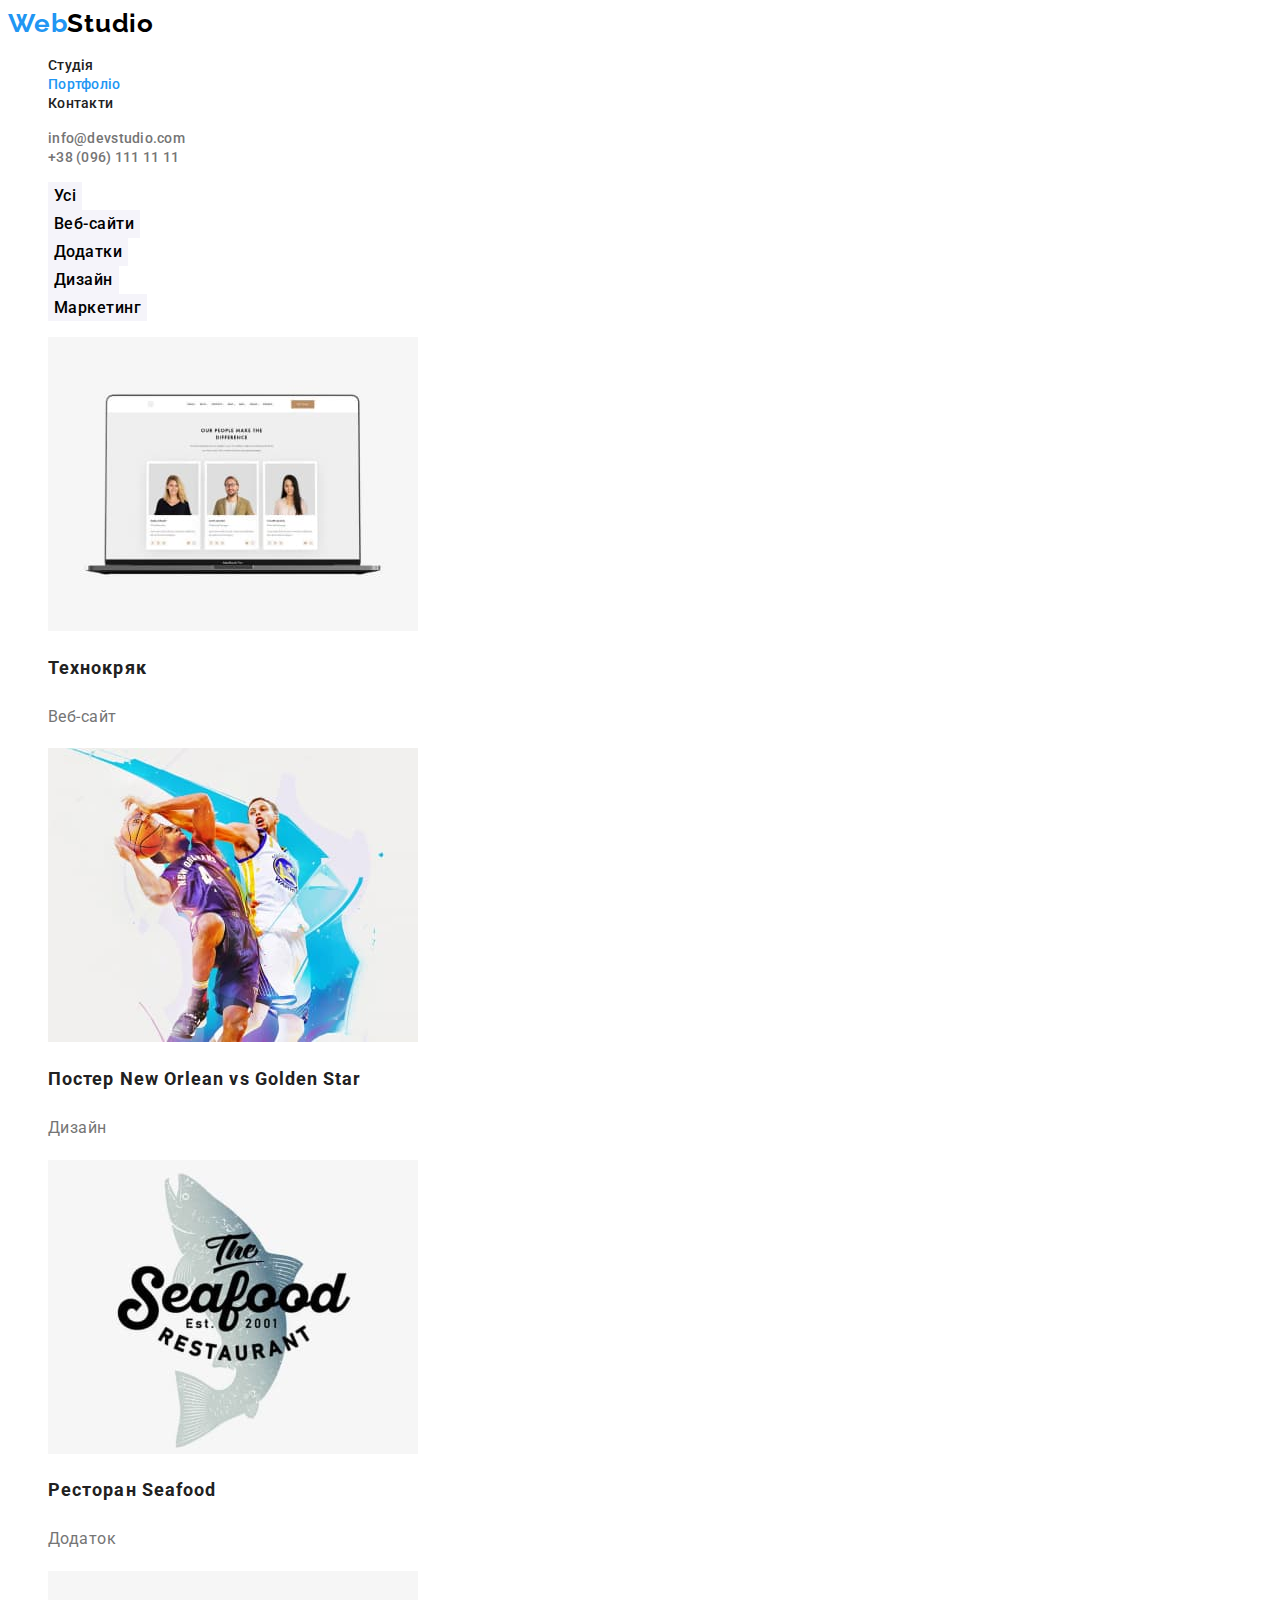
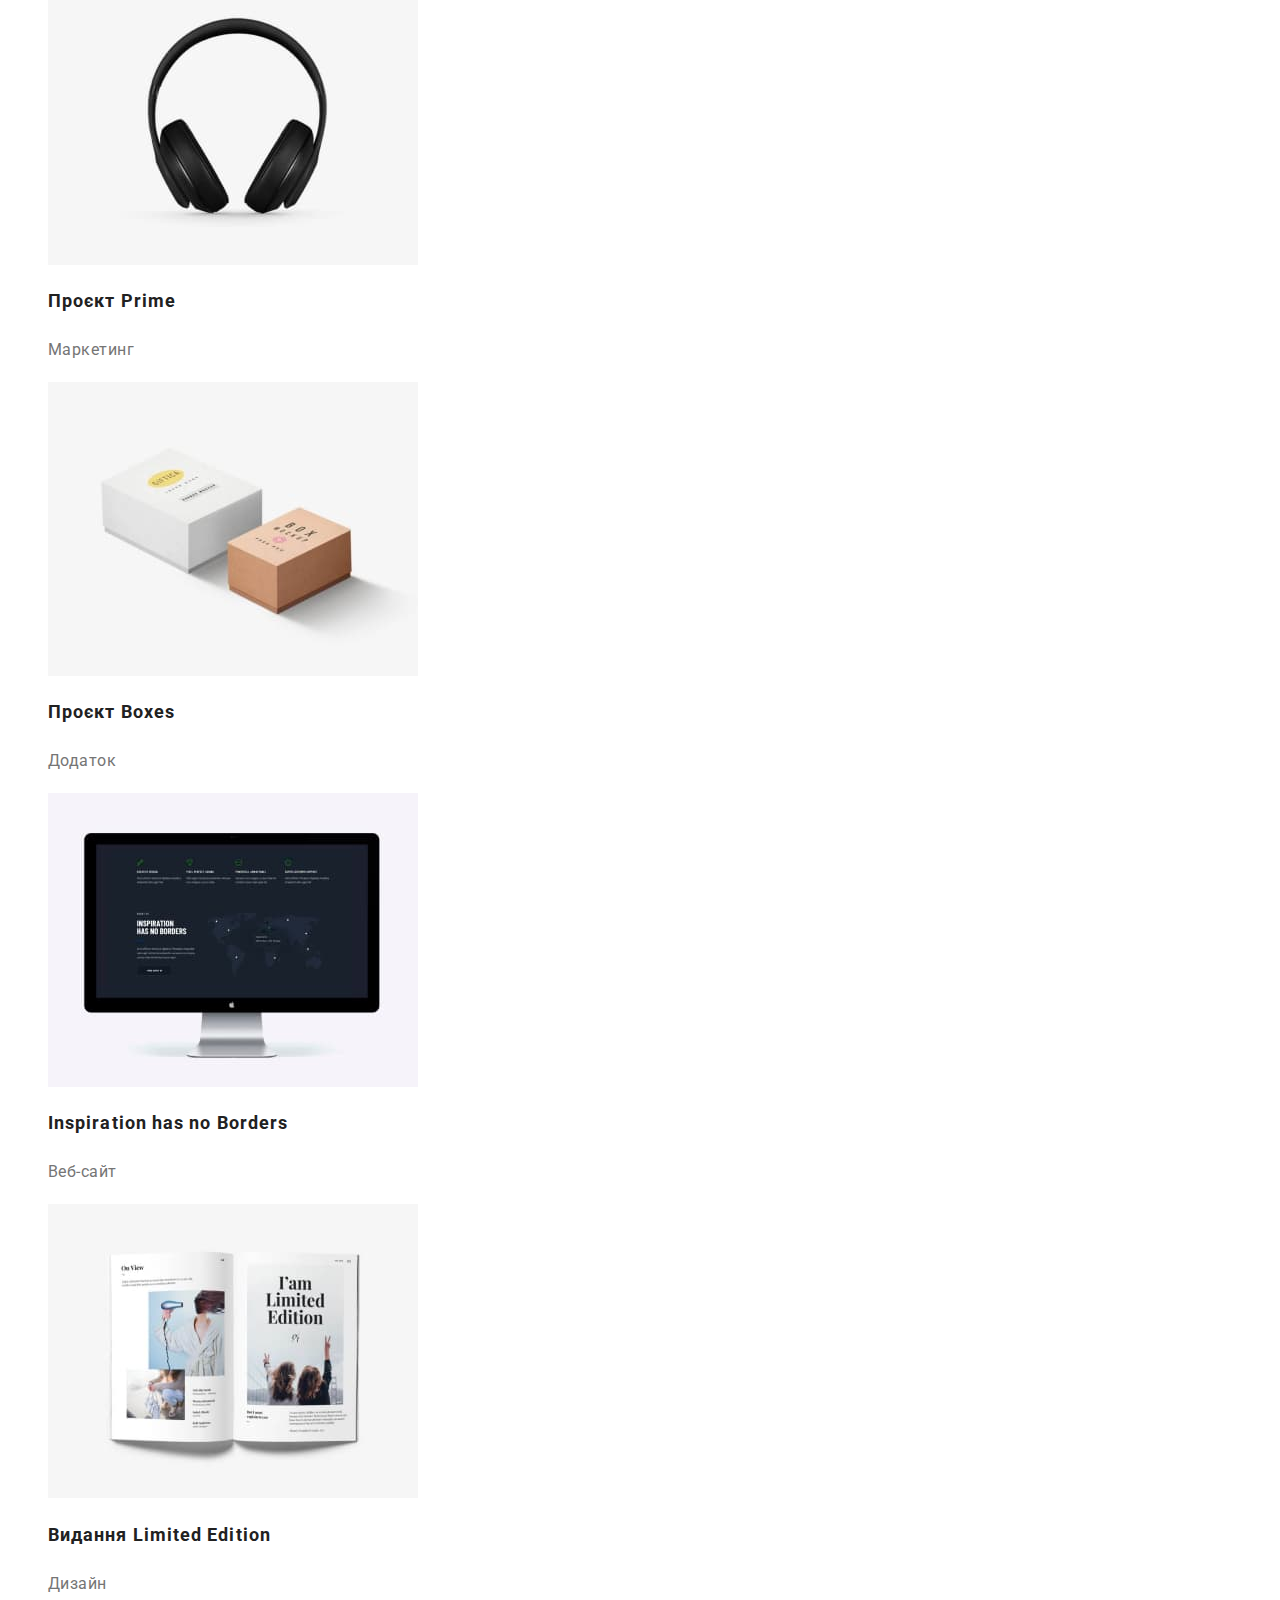
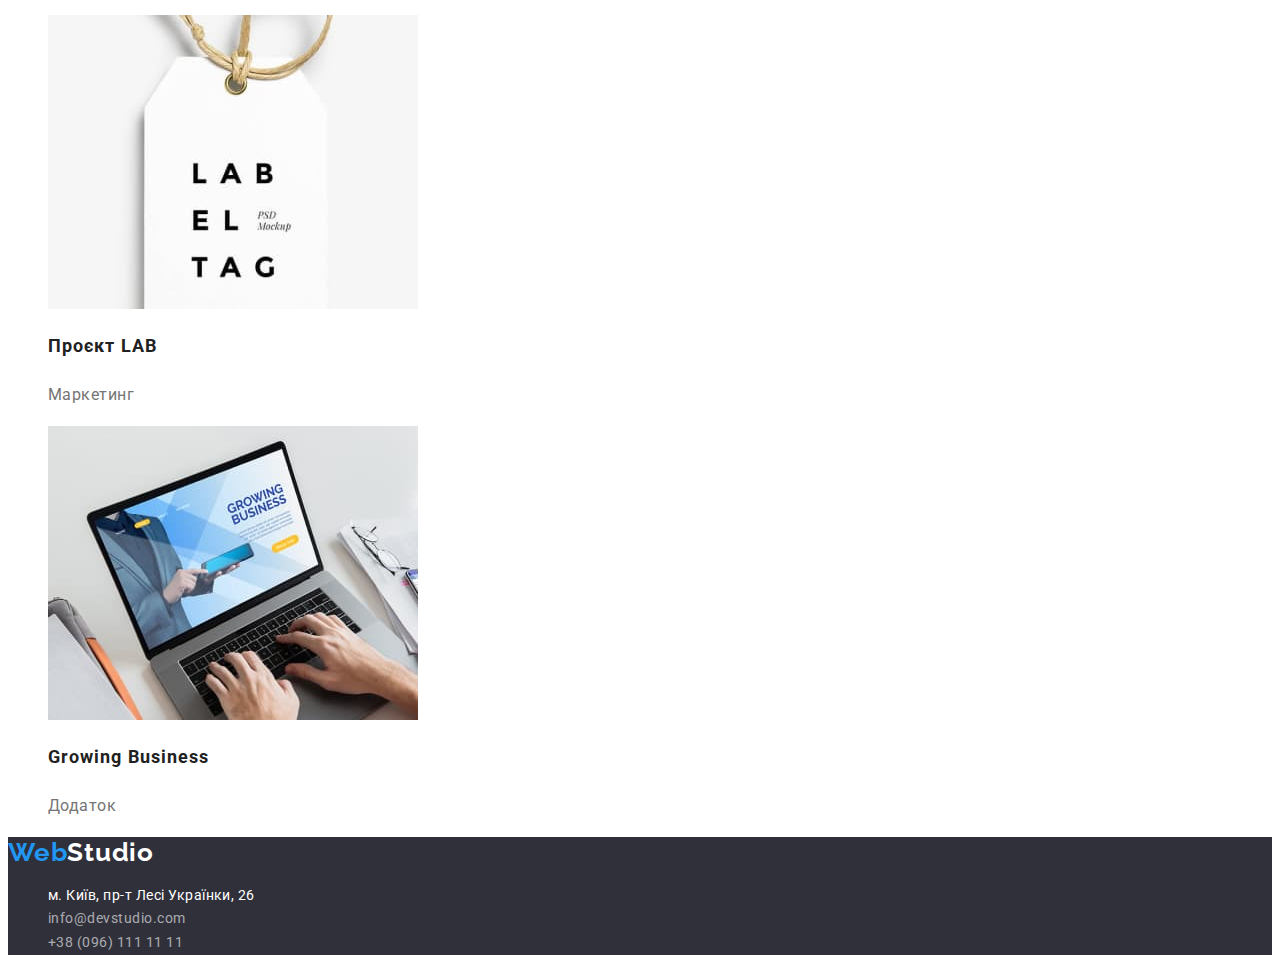
==== portfolio.html @ dd79de9f "Initial commit" ====
<!DOCTYPE html>
<html lang="uk">
  <head>
    <meta charset="UTF-8" />
    <meta http-equiv="X-UA-Compatible" content="IE=edge" />
    <meta name="viewport" content="width=device-width, initial-scale=1.0" />
    <title>Портфоліо</title>
    <link
      href="https://fonts.googleapis.com/css2?family=Raleway:wght@700&family=Roboto:wght@400;500;700;900&display=swap"
      rel="stylesheet"
    />
    <link rel="stylesheet" href="./css/styles.css" />
  </head>

  <body>
    <!-- Шапка сторінки -->
    <header class="page-header">
      <nav>
        <a href="index.html" class="logo"><span class="logo-color">Web</span>Studio</a>
        <ul class="site-nav">
          <li><a href="./index.html" class="link">Студія</a></li>
          <li><a href="./portfolio.html" class="link current">Портфоліо</a></li>
          <li><a href="#" class="link">Контакти</a></li>
        </ul>
      </nav>

      <ul>
        <li><a href="mailto:info@devstudio.com" class="contacts-link">info@devstudio.com</a></li>
        <li><a href="tel:+380961111111" class="contacts-link">+38 (096) 111 11 11</a></li>
      </ul>
    </header>
    <main>
      <!-- Портфоліо -->
      <section>
        <h1 class="visually-hidden">Приклади портфоліо</h1>
        <ul>
          <li><button class="button-item pointer" type="button">Усі</button></li>
          <li><button class="button-item pointer" type="button">Веб-сайти</button></li>
          <li><button class="button-item pointer" type="button">Додатки</button></li>
          <li><button class="button-item pointer" type="button">Дизайн</button></li>
          <li><button class="button-item pointer" type="button">Маркетинг</button></li>
        </ul>

        <ul>
          <li>
            <a href=""
              ><img src="./images/технокряк.jpg" alt="Технокряк" width="370" height="294" />
              <h2 class="title-work">Технокряк</h2>
              <p class="descr-work">Веб-сайт</p></a
            >
          </li>
          <li>
            <a href=""
              ><img
                src="./images/ПостерNewOrlean.jpg"
                alt="Постер New Orlean vs Golden Star"
                width="370"
                height="294"
              />
              <h2 class="title-work">Постер New Orlean vs Golden Star</h2>
              <p class="descr-work">Дизайн</p></a
            >
          </li>
          <li>
            <a href=""
              ><img
                src="./images/РесторанSeafood.jpg"
                alt="Ресторан Seafood"
                width="370"
                height="294"
              />
              <h2 class="title-work">Ресторан Seafood</h2>
              <p class="descr-work">Додаток</p></a
            >
          </li>
          <li>
            <a href=""
              ><img src="./images/ПроєктPrime.jpg" alt="Проєкт Prime" width="370" height="294" />
              <h2 class="title-work">Проєкт Prime</h2>
              <p class="descr-work">Маркетинг</p></a
            >
          </li>
          <li>
            <a href=""
              ><img src="./images/ПроєктBoxes.jpg" alt="Проєкт Boxes" width="370" height="294" />
              <h2 class="title-work">Проєкт Boxes</h2>
              <p class="descr-work">Додаток</p></a
            >
          </li>
          <li>
            <a href=""
              ><img
                src="./images/InspirationhasnoBorders.jpg"
                alt="Inspiration has no Borders"
                width="370"
                height="294"
              />
              <h2 class="title-work">Inspiration has no Borders</h2>
              <p class="descr-work">Веб-сайт</p></a
            >
          </li>
          <li>
            <a href=""
              ><img
                src="./images/ВиданняLimitedEdition.jpg"
                alt="Видання Limited Edition"
                width="370"
                height="294"
              />
              <h2 class="title-work">Видання Limited Edition</h2>
              <p class="descr-work">Дизайн</p></a
            >
          </li>
          <li>
            <a href=""
              ><img src="./images/ПроєктLAB.jpg" alt="Проєкт LAB" width="370" height="294" />
              <h2 class="title-work">Проєкт LAB</h2>
              <p class="descr-work">Маркетинг</p></a
            >
          </li>
          <li>
            <a href=""
              ><img
                src="./images/GrowingBusiness.jpg"
                alt="Growing Business"
                width="370"
                height="294"
              />
              <h2 class="title-work">Growing Business</h2>
              <p class="descr-work">Додаток</p></a
            >
          </li>
        </ul>
      </section>
    </main>

    <!-- Футер -->
    <footer class="footer">
      <a href="#" class="logo-footer"><span class="logo-color">Web</span>Studio</a>

      <address>
        <ul>
          <li>
            <a
              href="https://goo.gl/maps/CUmirf4CLt4Hmm4W9"
              class="footer-address"
              target="_blank"
              rel="noopener noreferrer nofollow"
              >м. Київ, пр-т Лесі Українки, 26</a
            >
          </li>
          <li>
            <a href="mailto:info@devstudio.com" class="footer-contacts">info@devstudio.com</a>
          </li>
          <li><a href="tel:+380961111111" class="footer-contacts">+38 (096) 111 11 11</a></li>
        </ul>
      </address>
    </footer>
  </body>
</html>
---- css/styles.css ----
/* Основной текст #212121 */
/* Описание текст #757575 */
/* Акцент  #2196F3 */

:root {
  --primary-text-color: #212121;
  --descr-text-color: #757575;
  --accent-color: #2196f3;
  --element-color: #ffffff;
  --bgd-color: #2f303a;
  --contact-footer-color: rgba(255, 255, 255, 0.6);
  --button-item-color-bgd: #f5f4fa;
  --logo-color: #000000;
  --bgd-button-hero-active: #188ce8;
}

body {
  background-color: var(--element-color);
  color: var(--primary-text-color);
  font-family: Roboto, sans-serif;
  letter-spacing: 0.03em;
}

a {
  text-decoration: none;
}

ul {
  list-style: none;
}

/* Logo */
.logo {
  color: var(--logo-color);

  font-family: Raleway, sans-serif;
  font-weight: 700;
  font-size: 26px;
  line-height: 1.19;
  letter-spacing: 0.03em;
}

.logo-color {
  color: var(--accent-color);
}

/* Site nav */
.site-nav .link {
  color: var(--primary-text-color);

  font-weight: 500;
  font-size: 14px;
  line-height: 1.14;
  letter-spacing: 0.02em;
}

.site-nav .link:hover,
.site-nav .link:focus {
  color: var(--accent-color);
}

.site-nav .link.current {
  color: var(--accent-color);
}

/* Contacts link */
.contacts-link {
  color: var(--descr-text-color);

  font-weight: 500;
  font-size: 14px;
  line-height: 1.14;
  letter-spacing: 0.02em;
}

.contacts-link:hover,
.contacts-link:focus {
  color: var(--accent-color);
}

/* Hero */
.hero {
  background-color: var(--bgd-color);
}
.hero-title {
  color: var(--element-color);

  font-weight: 900;
  font-size: 44px;
  line-height: 1.36;
  text-align: center;
  letter-spacing: 0.06em;
  text-transform: uppercase;
}

/* Sections */
.visually-hidden {
  position: absolute;
  white-space: nowrap;
  width: 1px;
  height: 1px;
  overflow: hidden;
  border: 0;
  padding: 0;
  clip: rect(0 0 0 0);
  clip-path: inset(50%);
  margin: -1px;
}
.section-team {
  background-color: var(--button-item-color-bgd);
}
.section-descr.text {
  color: var(--descr-text-color);

  font-size: 14px;
  line-height: 1.71;
}

.section-descr.prof {
  color: var(--descr-text-color);

  font-size: 16px;
  line-height: 1.19;
}

.title-index {
  font-weight: 700;
  font-size: 36px;
  line-height: 1.16;
  text-align: center;
}

.list-team {
  background-color: var(--element-color);
}

.lists-subtitle {
  font-weight: 700;
  font-size: 14px;
  line-height: 1.14;
  text-transform: uppercase;
}

.lists-subject {
  font-weight: 500;
  font-size: 16px;
  line-height: 1.19;
}

/* Button hero */
.button-hero {
  background-color: var(--accent-color);
  color: var(--element-color);
  border: none;

  font-family: inherit;
  font-weight: 700;
  font-size: 16px;
  line-height: 1.9;
  align-items: center;
  text-align: center;
  letter-spacing: 0.06em;
}

.pointer {
  cursor: pointer;
}

.button-hero:hover,
.button-hero:focus {
  background-color: var(--bgd-button-hero-active);
}

/* Footer */
.footer {
  background-color: var(--bgd-color);
}

.logo-footer {
  color: var(--element-color);

  font-family: Raleway, sans-serif;
  font-weight: 700;
  font-size: 26px;
  line-height: 1.19;
  letter-spacing: 0.03em;
}

.footer-address {
  color: var(--element-color);

  font-style: normal;
  font-size: 14px;
  line-height: 1.7;
}

.footer-address:hover,
.footer-address:focus {
  color: var(--accent-color);
}

.footer-contacts {
  color: var(--contact-footer-color);

  font-style: normal;
  font-size: 14px;
  line-height: 1.7;
}

.footer-contacts:hover,
.footer-contacts:focus {
  color: var(--accent-color);
}

/* css portfolio */
.button-item {
  background-color: var(--button-item-color-bgd);
  font-family: inherit;
  border: none;

  font-weight: 500;
  font-size: 16px;
  line-height: 1.62;
  text-align: center;
  letter-spacing: 0.03em;
}

.button-item:hover,
.button-item:focus {
  background-color: var(--accent-color);
  color: var(--element-color);
}

.title-work {
  color: var(--primary-text-color);

  font-style: normal;
  font-weight: 700;
  font-size: 18px;
  line-height: 2;
  letter-spacing: 0.06em;
}
.descr-work {
  color: var(--descr-text-color);

  font-size: 16px;
  line-height: 1.88;
}
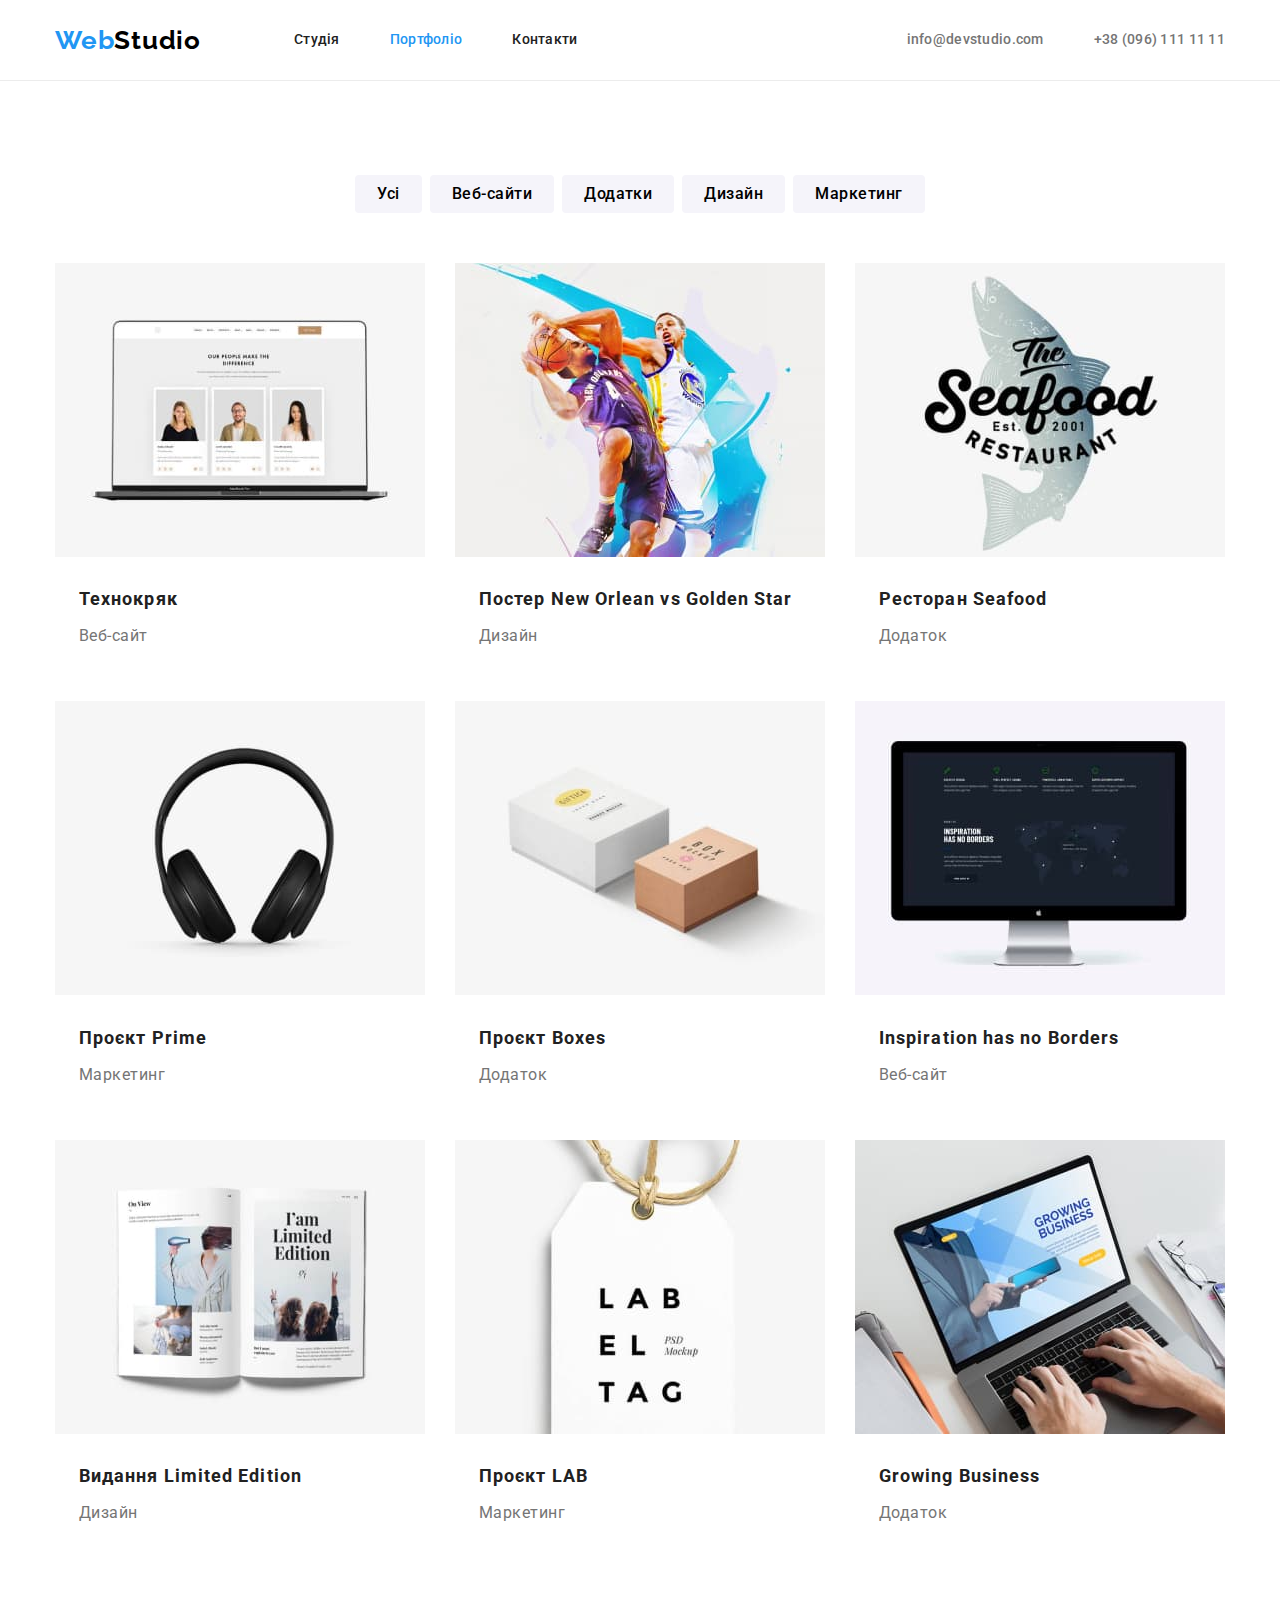
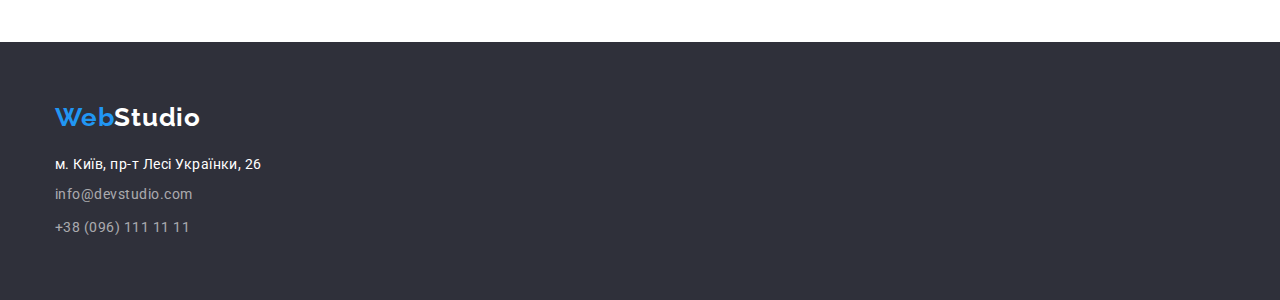
==== commit 70ee2c24: "Update portfolio.html" ====
--- a/portfolio.html
+++ b/portfolio.html
@@ -9,152 +9,174 @@
       href="https://fonts.googleapis.com/css2?family=Raleway:wght@700&family=Roboto:wght@400;500;700;900&display=swap"
       rel="stylesheet"
     />
+    <link
+      rel="stylesheet"
+      href="https://cdnjs.cloudflare.com/ajax/libs/modern-normalize/1.1.0/modern-normalize.min.css"
+    />
     <link rel="stylesheet" href="./css/styles.css" />
   </head>
 
   <body>
     <!-- Шапка сторінки -->
     <header class="page-header">
-      <nav>
-        <a href="index.html" class="logo"><span class="logo-color">Web</span>Studio</a>
-        <ul class="site-nav">
-          <li><a href="./index.html" class="link">Студія</a></li>
-          <li><a href="./portfolio.html" class="link current">Портфоліо</a></li>
-          <li><a href="#" class="link">Контакти</a></li>
+      <div class="container main-nav">
+        <nav class="nav-logo">
+          <a href="index.html" class="logo"><span class="logo-color">Web</span>Studio</a>
+          <ul class="site-nav">
+            <li class="item"><a href="./index.html" class="link">Студія</a></li>
+            <li class="item"><a href="./portfolio.html" class="link current">Портфоліо</a></li>
+            <li class="item"><a href="#" class="link">Контакти</a></li>
+          </ul>
+        </nav>
+
+        <ul class="contacts">
+          <li class="item">
+            <a href="mailto:info@devstudio.com" class="contacts-link">info@devstudio.com</a>
+          </li>
+          <li class="item">
+            <a href="tel:+380961111111" class="contacts-link">+38 (096) 111 11 11</a>
+          </li>
         </ul>
-      </nav>
-
-      <ul>
-        <li><a href="mailto:info@devstudio.com" class="contacts-link">info@devstudio.com</a></li>
-        <li><a href="tel:+380961111111" class="contacts-link">+38 (096) 111 11 11</a></li>
-      </ul>
+      </div>
     </header>
     <main>
       <!-- Портфоліо -->
-      <section>
-        <h1 class="visually-hidden">Приклади портфоліо</h1>
-        <ul>
-          <li><button class="button-item pointer" type="button">Усі</button></li>
-          <li><button class="button-item pointer" type="button">Веб-сайти</button></li>
-          <li><button class="button-item pointer" type="button">Додатки</button></li>
-          <li><button class="button-item pointer" type="button">Дизайн</button></li>
-          <li><button class="button-item pointer" type="button">Маркетинг</button></li>
-        </ul>
+      <section class="example">
+        <div class="container">
+          <h1 class="visually-hidden">Приклади портфоліо</h1>
+          <ul class="button">
+            <li class="btn-list"><button class="button-item pointer" type="button">Усі</button></li>
+            <li class="btn-list">
+              <button class="button-item pointer" type="button">Веб-сайти</button>
+            </li>
+            <li class="btn-list">
+              <button class="button-item pointer" type="button">Додатки</button>
+            </li>
+            <li class="btn-list">
+              <button class="button-item pointer" type="button">Дизайн</button>
+            </li>
+            <li class="btn-list">
+              <button class="button-item pointer" type="button">Маркетинг</button>
+            </li>
+          </ul>
 
-        <ul>
-          <li>
-            <a href=""
-              ><img src="./images/технокряк.jpg" alt="Технокряк" width="370" height="294" />
-              <h2 class="title-work">Технокряк</h2>
-              <p class="descr-work">Веб-сайт</p></a
-            >
-          </li>
-          <li>
-            <a href=""
-              ><img
-                src="./images/ПостерNewOrlean.jpg"
-                alt="Постер New Orlean vs Golden Star"
-                width="370"
-                height="294"
-              />
-              <h2 class="title-work">Постер New Orlean vs Golden Star</h2>
-              <p class="descr-work">Дизайн</p></a
-            >
-          </li>
-          <li>
-            <a href=""
-              ><img
-                src="./images/РесторанSeafood.jpg"
-                alt="Ресторан Seafood"
-                width="370"
-                height="294"
-              />
-              <h2 class="title-work">Ресторан Seafood</h2>
-              <p class="descr-work">Додаток</p></a
-            >
-          </li>
-          <li>
-            <a href=""
-              ><img src="./images/ПроєктPrime.jpg" alt="Проєкт Prime" width="370" height="294" />
-              <h2 class="title-work">Проєкт Prime</h2>
-              <p class="descr-work">Маркетинг</p></a
-            >
-          </li>
-          <li>
-            <a href=""
-              ><img src="./images/ПроєктBoxes.jpg" alt="Проєкт Boxes" width="370" height="294" />
-              <h2 class="title-work">Проєкт Boxes</h2>
-              <p class="descr-work">Додаток</p></a
-            >
-          </li>
-          <li>
-            <a href=""
-              ><img
-                src="./images/InspirationhasnoBorders.jpg"
-                alt="Inspiration has no Borders"
-                width="370"
-                height="294"
-              />
-              <h2 class="title-work">Inspiration has no Borders</h2>
-              <p class="descr-work">Веб-сайт</p></a
-            >
-          </li>
-          <li>
-            <a href=""
-              ><img
-                src="./images/ВиданняLimitedEdition.jpg"
-                alt="Видання Limited Edition"
-                width="370"
-                height="294"
-              />
-              <h2 class="title-work">Видання Limited Edition</h2>
-              <p class="descr-work">Дизайн</p></a
-            >
-          </li>
-          <li>
-            <a href=""
-              ><img src="./images/ПроєктLAB.jpg" alt="Проєкт LAB" width="370" height="294" />
-              <h2 class="title-work">Проєкт LAB</h2>
-              <p class="descr-work">Маркетинг</p></a
-            >
-          </li>
-          <li>
-            <a href=""
-              ><img
-                src="./images/GrowingBusiness.jpg"
-                alt="Growing Business"
-                width="370"
-                height="294"
-              />
-              <h2 class="title-work">Growing Business</h2>
-              <p class="descr-work">Додаток</p></a
-            >
-          </li>
-        </ul>
+          <ul class="list-photo">
+            <li class="list">
+              <a href=""
+                ><img src="./images/технокряк.jpg" alt="Технокряк" width="370" height="294" />
+                <h2 class="title-work">Технокряк</h2>
+                <p class="descr-work">Веб-сайт</p></a
+              >
+            </li>
+            <li class="list">
+              <a href=""
+                ><img
+                  src="./images/ПостерNewOrlean.jpg"
+                  alt="Постер New Orlean vs Golden Star"
+                  width="370"
+                  height="294"
+                />
+                <h2 class="title-work">Постер New Orlean vs Golden Star</h2>
+                <p class="descr-work">Дизайн</p></a
+              >
+            </li>
+            <li class="list">
+              <a href=""
+                ><img
+                  src="./images/РесторанSeafood.jpg"
+                  alt="Ресторан Seafood"
+                  width="370"
+                  height="294"
+                />
+                <h2 class="title-work">Ресторан Seafood</h2>
+                <p class="descr-work">Додаток</p></a
+              >
+            </li>
+            <li class="list">
+              <a href=""
+                ><img src="./images/ПроєктPrime.jpg" alt="Проєкт Prime" width="370" height="294" />
+                <h2 class="title-work">Проєкт Prime</h2>
+                <p class="descr-work">Маркетинг</p></a
+              >
+            </li>
+            <li class="list">
+              <a href=""
+                ><img src="./images/ПроєктBoxes.jpg" alt="Проєкт Boxes" width="370" height="294" />
+                <h2 class="title-work">Проєкт Boxes</h2>
+                <p class="descr-work">Додаток</p></a
+              >
+            </li>
+            <li class="list">
+              <a href=""
+                ><img
+                  src="./images/InspirationhasnoBorders.jpg"
+                  alt="Inspiration has no Borders"
+                  width="370"
+                  height="294"
+                />
+                <h2 class="title-work">Inspiration has no Borders</h2>
+                <p class="descr-work">Веб-сайт</p></a
+              >
+            </li>
+            <li class="list">
+              <a href=""
+                ><img
+                  src="./images/ВиданняLimitedEdition.jpg"
+                  alt="Видання Limited Edition"
+                  width="370"
+                  height="294"
+                />
+                <h2 class="title-work">Видання Limited Edition</h2>
+                <p class="descr-work">Дизайн</p></a
+              >
+            </li>
+            <li class="list">
+              <a href=""
+                ><img src="./images/ПроєктLAB.jpg" alt="Проєкт LAB" width="370" height="294" />
+                <h2 class="title-work">Проєкт LAB</h2>
+                <p class="descr-work">Маркетинг</p></a
+              >
+            </li>
+            <li class="list">
+              <a href=""
+                ><img
+                  src="./images/GrowingBusiness.jpg"
+                  alt="Growing Business"
+                  width="370"
+                  height="294"
+                />
+                <h2 class="title-work">Growing Business</h2>
+                <p class="descr-work">Додаток</p></a
+              >
+            </li>
+          </ul>
+        </div>
       </section>
     </main>
 
     <!-- Футер -->
     <footer class="footer">
-      <a href="#" class="logo-footer"><span class="logo-color">Web</span>Studio</a>
+      <div class="container">
+        <a href="#" class="logo-footer"><span class="logo-color">Web</span>Studio</a>
 
-      <address>
-        <ul>
-          <li>
-            <a
-              href="https://goo.gl/maps/CUmirf4CLt4Hmm4W9"
-              class="footer-address"
-              target="_blank"
-              rel="noopener noreferrer nofollow"
-              >м. Київ, пр-т Лесі Українки, 26</a
-            >
-          </li>
-          <li>
-            <a href="mailto:info@devstudio.com" class="footer-contacts">info@devstudio.com</a>
-          </li>
-          <li><a href="tel:+380961111111" class="footer-contacts">+38 (096) 111 11 11</a></li>
-        </ul>
-      </address>
+        <address class="address">
+          <ul>
+            <li class="item-address">
+              <a
+                href="https://goo.gl/maps/CUmirf4CLt4Hmm4W9"
+                class="footer-address"
+                target="_blank"
+                rel="noopener noreferrer nofollow"
+                >м. Київ, пр-т Лесі Українки, 26</a
+              >
+            </li>
+            <li class="item-mail">
+              <a href="mailto:info@devstudio.com" class="footer-contacts">info@devstudio.com</a>
+            </li>
+            <li><a href="tel:+380961111111" class="footer-contacts">+38 (096) 111 11 11</a></li>
+          </ul>
+        </address>
+      </div>
     </footer>
   </body>
 </html>
--- a/css/styles.css
+++ b/css/styles.css
@@ -12,6 +12,7 @@
   --button-item-color-bgd: #f5f4fa;
   --logo-color: #000000;
   --bgd-button-hero-active: #188ce8;
+  --line: #ececec;
 }
 
 body {
@@ -26,7 +27,29 @@
 }
 
 ul {
+  padding: 0;
+  margin: 0;
   list-style: none;
+}
+
+h2,
+h3,
+h4,
+p {
+  margin-top: 0;
+  margin-bottom: 0;
+}
+
+/* Header */
+.page-header {
+  border-bottom: 1px solid var(--line);
+}
+
+.container {
+  width: 1200px;
+  padding: 0px 15px;
+  margin-right: auto;
+  margin-left: auto;
 }
 
 /* Logo */
@@ -45,7 +68,28 @@
 }
 
 /* Site nav */
+.main-nav {
+  display: flex;
+}
+
+.nav-logo {
+  display: flex;
+  align-items: center;
+}
+
+.site-nav {
+  display: flex;
+  margin-left: 93px;
+}
+
+.site-nav .item:not(:last-child) {
+  margin-right: 50px;
+}
+
 .site-nav .link {
+  display: block;
+  padding-top: 32px;
+  padding-bottom: 32px;
   color: var(--primary-text-color);
 
   font-weight: 500;
@@ -64,7 +108,19 @@
 }
 
 /* Contacts link */
+.contacts {
+  display: flex;
+  margin-left: auto;
+}
+
+.contacts .item + .item {
+  margin-left: 50px;
+}
 .contacts-link {
+  display: block;
+  padding-top: 32px;
+  padding-bottom: 32px;
+
   color: var(--descr-text-color);
 
   font-weight: 500;
@@ -81,9 +137,18 @@
 /* Hero */
 .hero {
   background-color: var(--bgd-color);
+
+  padding-top: 200px;
+  padding-bottom: 200px;
+  text-align: center;
 }
 .hero-title {
   color: var(--element-color);
+  margin-top: 0;
+  margin-bottom: 30px;
+  margin-right: auto;
+  margin-left: auto;
+  width: 696px;
 
   font-weight: 900;
   font-size: 44px;
@@ -93,7 +158,34 @@
   text-transform: uppercase;
 }
 
-/* Sections */
+/* Button hero */
+.button-hero {
+  background-color: var(--accent-color);
+  color: var(--element-color);
+  border: none;
+
+  display: inline-block;
+
+  font-family: inherit;
+  font-weight: 700;
+  font-size: 16px;
+  line-height: 1.9;
+  align-items: center;
+  text-align: center;
+  letter-spacing: 0.06em;
+  border-radius: 4px;
+}
+
+.pointer {
+  cursor: pointer;
+}
+
+.button-hero:hover,
+.button-hero:focus {
+  background-color: var(--bgd-button-hero-active);
+}
+
+/* Наші переваги */
 .visually-hidden {
   position: absolute;
   white-space: nowrap;
@@ -106,79 +198,100 @@
   clip-path: inset(50%);
   margin: -1px;
 }
-.section-team {
-  background-color: var(--button-item-color-bgd);
-}
+
+.section-advantage {
+  padding: 94px 0;
+}
+
+.advantage {
+  display: flex;
+  justify-content: space-between;
+}
+
+.lists-subtitle {
+  margin-bottom: 10px;
+
+  font-weight: 700;
+  font-size: 14px;
+  line-height: 1.14;
+  text-transform: uppercase;
+}
+
 .section-descr.text {
   color: var(--descr-text-color);
-
   font-size: 14px;
   line-height: 1.71;
 }
 
-.section-descr.prof {
-  color: var(--descr-text-color);
-
-  font-size: 16px;
-  line-height: 1.19;
+/* Чим ми займаємось */
+.work {
+  padding: 0 0 94px 0;
+}
+
+.list-work {
+  display: flex;
+  justify-content: space-between;
 }
 
 .title-index {
+  margin-bottom: 50px;
   font-weight: 700;
   font-size: 36px;
   line-height: 1.16;
   text-align: center;
 }
 
+/* Наша команда */
+.our-team {
+  display: flex;
+  justify-content: space-between;
+}
+
+.section-team {
+  padding-top: 94px;
+  padding-bottom: 94px;
+
+  background-color: var(--button-item-color-bgd);
+}
+
 .list-team {
   background-color: var(--element-color);
 }
 
-.lists-subtitle {
-  font-weight: 700;
-  font-size: 14px;
-  line-height: 1.14;
-  text-transform: uppercase;
-}
-
 .lists-subject {
+  margin-top: 30px;
+  margin-bottom: 10px;
+
   font-weight: 500;
   font-size: 16px;
   line-height: 1.19;
-}
-
-/* Button hero */
-.button-hero {
-  background-color: var(--accent-color);
-  color: var(--element-color);
-  border: none;
-
-  font-family: inherit;
-  font-weight: 700;
+  text-align: center;
+}
+
+.section-descr.prof {
+  margin-bottom: 30px;
+  color: var(--descr-text-color);
+
   font-size: 16px;
-  line-height: 1.9;
-  align-items: center;
-  text-align: center;
-  letter-spacing: 0.06em;
-}
-
-.pointer {
-  cursor: pointer;
-}
-
-.button-hero:hover,
-.button-hero:focus {
-  background-color: var(--bgd-button-hero-active);
+  line-height: 1.19;
+  text-align: center;
 }
 
 /* Footer */
 .footer {
+  padding: 60px 0px;
   background-color: var(--bgd-color);
 }
 
+.address {
+  width: 231px;
+}
+
 .logo-footer {
+  display: inline-block;
+  margin-bottom: 20px;
+
   color: var(--element-color);
-
   font-family: Raleway, sans-serif;
   font-weight: 700;
   font-size: 26px;
@@ -186,9 +299,16 @@
   letter-spacing: 0.03em;
 }
 
+.item-address {
+  margin-bottom: 6px;
+}
+
+.item-mail {
+  margin-bottom: 9px;
+}
+
 .footer-address {
   color: var(--element-color);
-
   font-style: normal;
   font-size: 14px;
   line-height: 1.7;
@@ -201,7 +321,6 @@
 
 .footer-contacts {
   color: var(--contact-footer-color);
-
   font-style: normal;
   font-size: 14px;
   line-height: 1.7;
@@ -213,16 +332,32 @@
 }
 
 /* css portfolio */
+.example {
+  padding-top: 94px;
+  padding-bottom: 94px;
+}
+
+.button {
+  display: flex;
+  margin-bottom: 50px;
+  justify-content: center;
+}
 .button-item {
+  padding: 6px 22px;
+
   background-color: var(--button-item-color-bgd);
   font-family: inherit;
   border: none;
-
   font-weight: 500;
   font-size: 16px;
   line-height: 1.62;
   text-align: center;
   letter-spacing: 0.03em;
+  border-radius: 4px;
+}
+
+.btn-list:not(:first-child) {
+  margin-left: 8px;
 }
 
 .button-item:hover,
@@ -231,9 +366,31 @@
   color: var(--element-color);
 }
 
+.list-photo {
+  display: flex;
+  flex-wrap: wrap;
+}
+
+.list-photo .list {
+  margin-right: 30px;
+  margin-bottom: 30px;
+}
+
+.list-photo .list:nth-child(3n) {
+  margin-right: 0;
+}
+
+.list-photo .list:nth-last-child(-n + 3) {
+  margin-bottom: 0px;
+}
+
 .title-work {
+  margin-top: 20px;
+  margin-bottom: 4px;
+  margin-left: 24px;
+  margin-right: 24px;
+
   color: var(--primary-text-color);
-
   font-style: normal;
   font-weight: 700;
   font-size: 18px;
@@ -241,8 +398,11 @@
   letter-spacing: 0.06em;
 }
 .descr-work {
+  margin-bottom: 20px;
+  margin-left: 24px;
+  margin-right: 24px;
+
   color: var(--descr-text-color);
-
   font-size: 16px;
   line-height: 1.88;
 }
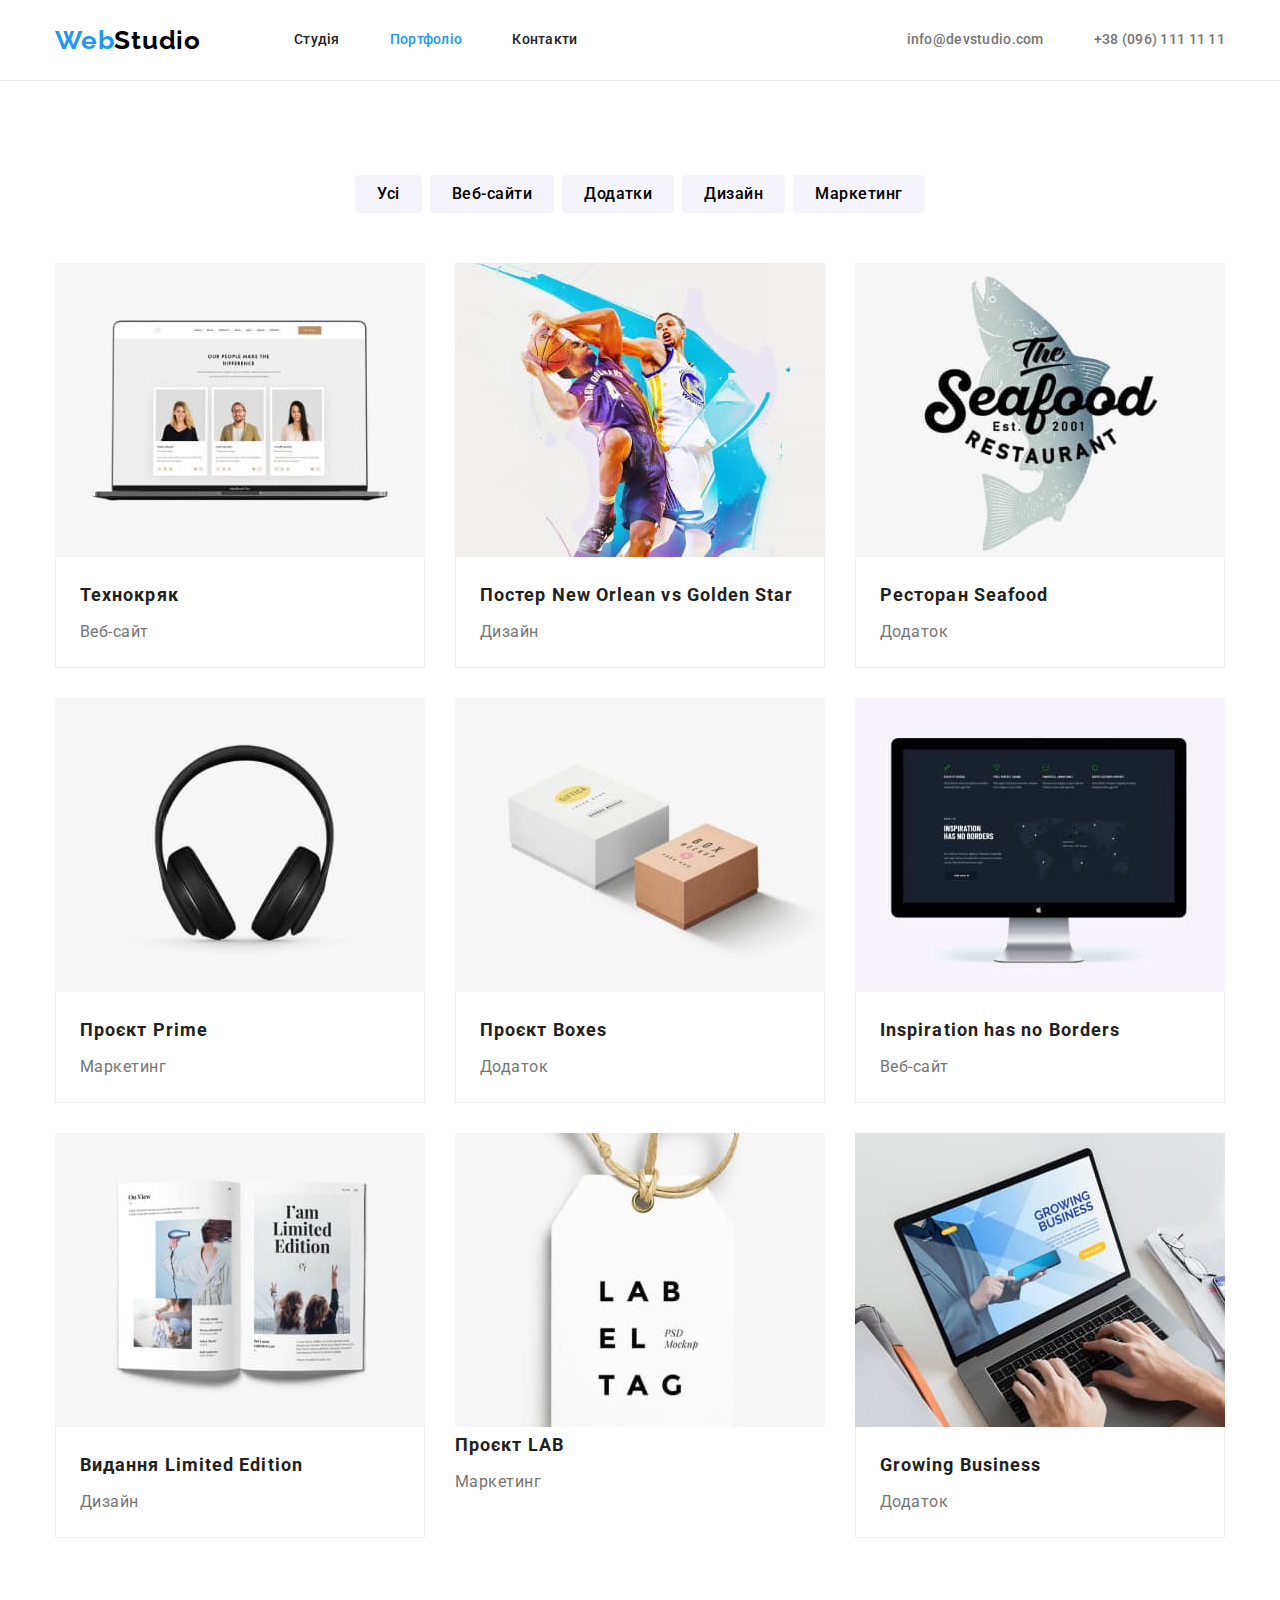
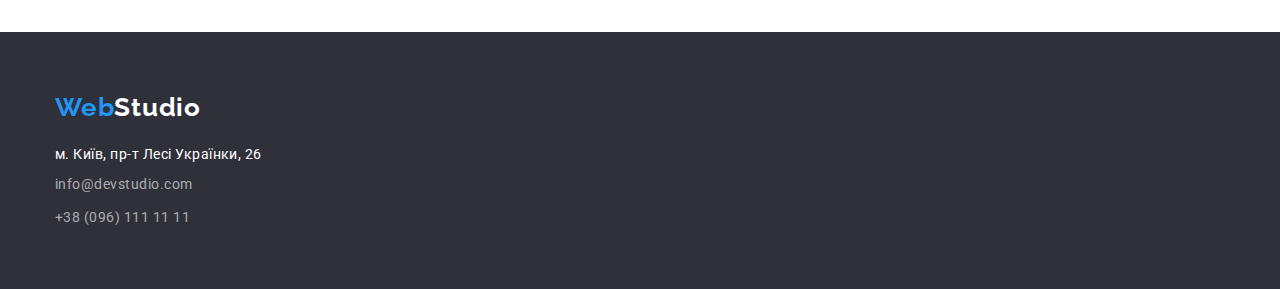
==== commit c0bfdfaf: "Update portfolio.html" ====
--- a/portfolio.html
+++ b/portfolio.html
@@ -64,9 +64,9 @@
             <li class="list">
               <a href=""
                 ><img src="./images/технокряк.jpg" alt="Технокряк" width="370" height="294" />
-                <h2 class="title-work">Технокряк</h2>
-                <p class="descr-work">Веб-сайт</p></a
-              >
+                <div class="format-deccr-work"><h2 class="title-work">Технокряк</h2>
+                <p class="descr-work">Веб-сайт</p></a></div>
+                
             </li>
             <li class="list">
               <a href=""
@@ -76,9 +76,10 @@
                   width="370"
                   height="294"
                 />
-                <h2 class="title-work">Постер New Orlean vs Golden Star</h2>
+                <div class="format-deccr-work"><h2 class="title-work">Постер New Orlean vs Golden Star</h2>
                 <p class="descr-work">Дизайн</p></a
-              >
+              ></div>
+                
             </li>
             <li class="list">
               <a href=""
@@ -88,23 +89,24 @@
                   width="370"
                   height="294"
                 />
-                <h2 class="title-work">Ресторан Seafood</h2>
+                <div class="format-deccr-work"><h2 class="title-work">Ресторан Seafood</h2>
                 <p class="descr-work">Додаток</p></a
-              >
+              ></div>
+                
             </li>
             <li class="list">
               <a href=""
                 ><img src="./images/ПроєктPrime.jpg" alt="Проєкт Prime" width="370" height="294" />
-                <h2 class="title-work">Проєкт Prime</h2>
+                <div class="format-deccr-work"><h2 class="title-work">Проєкт Prime</h2>
                 <p class="descr-work">Маркетинг</p></a
-              >
+              ></div>
             </li>
             <li class="list">
               <a href=""
                 ><img src="./images/ПроєктBoxes.jpg" alt="Проєкт Boxes" width="370" height="294" />
-                <h2 class="title-work">Проєкт Boxes</h2>
+                <div class="format-deccr-work"><h2 class="title-work">Проєкт Boxes</h2>
                 <p class="descr-work">Додаток</p></a
-              >
+              ></div>
             </li>
             <li class="list">
               <a href=""
@@ -114,9 +116,9 @@
                   width="370"
                   height="294"
                 />
-                <h2 class="title-work">Inspiration has no Borders</h2>
+               <div class="format-deccr-work"> <h2 class="title-work">Inspiration has no Borders</h2>
                 <p class="descr-work">Веб-сайт</p></a
-              >
+              ></div>
             </li>
             <li class="list">
               <a href=""
@@ -126,9 +128,9 @@
                   width="370"
                   height="294"
                 />
-                <h2 class="title-work">Видання Limited Edition</h2>
+                <div class="format-deccr-work"><h2 class="title-work">Видання Limited Edition</h2>
                 <p class="descr-work">Дизайн</p></a
-              >
+              ></div>
             </li>
             <li class="list">
               <a href=""
@@ -145,9 +147,9 @@
                   width="370"
                   height="294"
                 />
-                <h2 class="title-work">Growing Business</h2>
+                <div class="format-deccr-work"><h2 class="title-work">Growing Business</h2>
                 <p class="descr-work">Додаток</p></a
-              >
+              ></div>
             </li>
           </ul>
         </div>
--- a/css/styles.css
+++ b/css/styles.css
@@ -13,6 +13,7 @@
   --logo-color: #000000;
   --bgd-button-hero-active: #188ce8;
   --line: #ececec;
+  --border-cokor: #eeeeee;
 }
 
 body {
@@ -38,6 +39,11 @@
 p {
   margin-top: 0;
   margin-bottom: 0;
+}
+
+img {
+  max-width: 100%;
+  display: block;
 }
 
 /* Header */
@@ -160,6 +166,7 @@
 
 /* Button hero */
 .button-hero {
+  padding: 10px 32px;
   background-color: var(--accent-color);
   color: var(--element-color);
   border: none;
@@ -206,6 +213,11 @@
 .advantage {
   display: flex;
   justify-content: space-between;
+  gap: 30px;
+}
+
+.advantage .list {
+  flex-basis: calc((100% - 30px) / 4);
 }
 
 .lists-subtitle {
@@ -258,8 +270,12 @@
   background-color: var(--element-color);
 }
 
+.format-descr {
+  padding-top: 30px;
+  padding-bottom: 30px;
+}
+
 .lists-subject {
-  margin-top: 30px;
   margin-bottom: 10px;
 
   font-weight: 500;
@@ -269,7 +285,6 @@
 }
 
 .section-descr.prof {
-  margin-bottom: 30px;
   color: var(--descr-text-color);
 
   font-size: 16px;
@@ -369,26 +384,18 @@
 .list-photo {
   display: flex;
   flex-wrap: wrap;
-}
-
-.list-photo .list {
-  margin-right: 30px;
-  margin-bottom: 30px;
-}
-
-.list-photo .list:nth-child(3n) {
-  margin-right: 0;
-}
-
-.list-photo .list:nth-last-child(-n + 3) {
-  margin-bottom: 0px;
+  gap: 30px;
+}
+
+.format-deccr-work {
+  padding: 20px 24px;
+  border-right: 1px solid var(--border-cokor);
+  border-bottom: 1px solid var(--border-cokor);
+  border-left: 1px solid var(--border-cokor);
 }
 
 .title-work {
-  margin-top: 20px;
   margin-bottom: 4px;
-  margin-left: 24px;
-  margin-right: 24px;
 
   color: var(--primary-text-color);
   font-style: normal;
@@ -398,10 +405,6 @@
   letter-spacing: 0.06em;
 }
 .descr-work {
-  margin-bottom: 20px;
-  margin-left: 24px;
-  margin-right: 24px;
-
   color: var(--descr-text-color);
   font-size: 16px;
   line-height: 1.88;
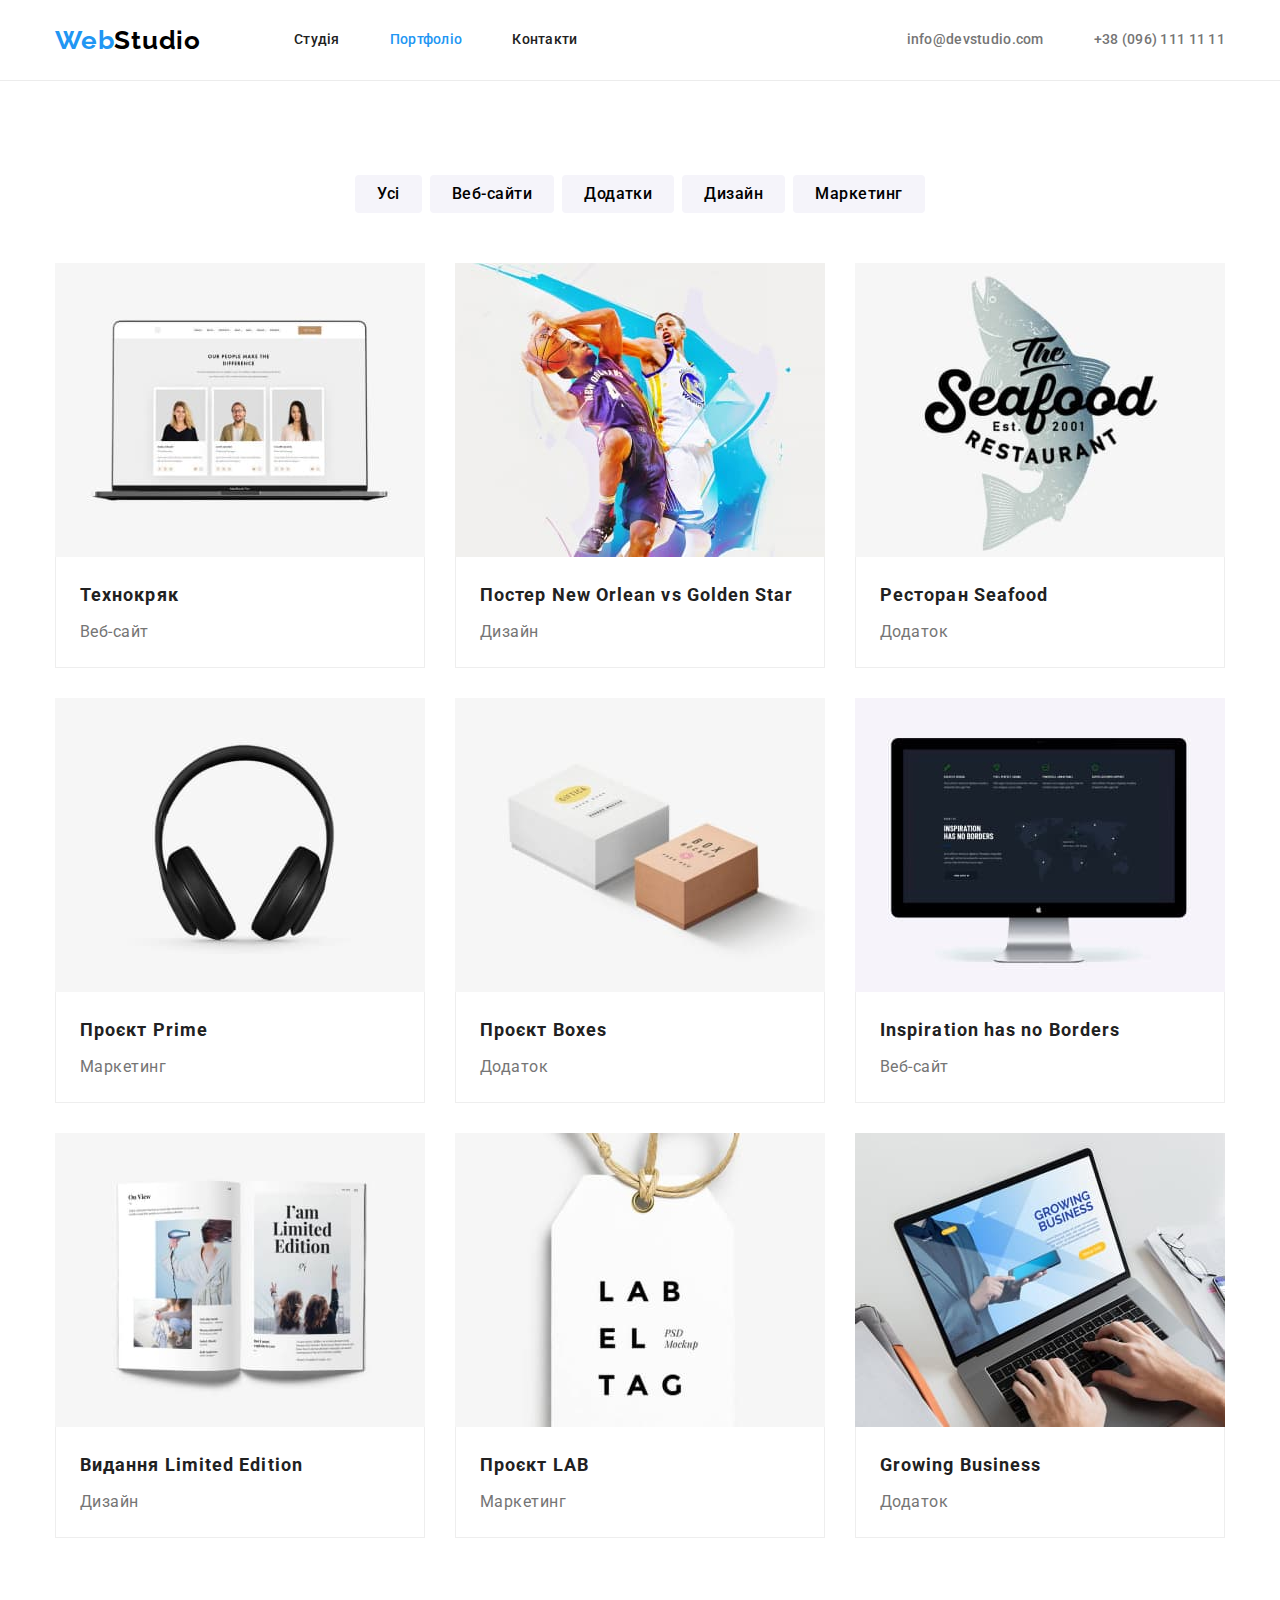
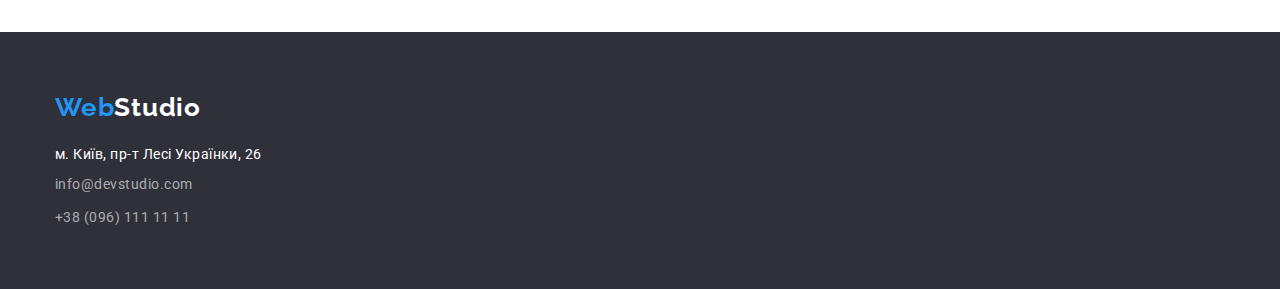
==== commit 5efd8259: "Update portfolio.html" ====
--- a/portfolio.html
+++ b/portfolio.html
@@ -64,9 +64,11 @@
             <li class="list">
               <a href=""
                 ><img src="./images/технокряк.jpg" alt="Технокряк" width="370" height="294" />
-                <div class="format-deccr-work"><h2 class="title-work">Технокряк</h2>
-                <p class="descr-work">Веб-сайт</p></a></div>
-                
+                <div class="format-deccr-work">
+                  <h2 class="title-work">Технокряк</h2>
+                  <p class="descr-work">Веб-сайт</p>
+                </div></a
+              >
             </li>
             <li class="list">
               <a href=""
@@ -76,10 +78,11 @@
                   width="370"
                   height="294"
                 />
-                <div class="format-deccr-work"><h2 class="title-work">Постер New Orlean vs Golden Star</h2>
-                <p class="descr-work">Дизайн</p></a
-              ></div>
-                
+                <div class="format-deccr-work">
+                  <h2 class="title-work">Постер New Orlean vs Golden Star</h2>
+                  <p class="descr-work">Дизайн</p>
+                </div></a
+              >
             </li>
             <li class="list">
               <a href=""
@@ -89,24 +92,29 @@
                   width="370"
                   height="294"
                 />
-                <div class="format-deccr-work"><h2 class="title-work">Ресторан Seafood</h2>
-                <p class="descr-work">Додаток</p></a
-              ></div>
-                
+                <div class="format-deccr-work">
+                  <h2 class="title-work">Ресторан Seafood</h2>
+                  <p class="descr-work">Додаток</p>
+                </div></a
+              >
             </li>
             <li class="list">
               <a href=""
                 ><img src="./images/ПроєктPrime.jpg" alt="Проєкт Prime" width="370" height="294" />
-                <div class="format-deccr-work"><h2 class="title-work">Проєкт Prime</h2>
-                <p class="descr-work">Маркетинг</p></a
-              ></div>
+                <div class="format-deccr-work">
+                  <h2 class="title-work">Проєкт Prime</h2>
+                  <p class="descr-work">Маркетинг</p>
+                </div></a
+              >
             </li>
             <li class="list">
               <a href=""
                 ><img src="./images/ПроєктBoxes.jpg" alt="Проєкт Boxes" width="370" height="294" />
-                <div class="format-deccr-work"><h2 class="title-work">Проєкт Boxes</h2>
-                <p class="descr-work">Додаток</p></a
-              ></div>
+                <div class="format-deccr-work">
+                  <h2 class="title-work">Проєкт Boxes</h2>
+                  <p class="descr-work">Додаток</p>
+                </div></a
+              >
             </li>
             <li class="list">
               <a href=""
@@ -116,9 +124,11 @@
                   width="370"
                   height="294"
                 />
-               <div class="format-deccr-work"> <h2 class="title-work">Inspiration has no Borders</h2>
-                <p class="descr-work">Веб-сайт</p></a
-              ></div>
+                <div class="format-deccr-work">
+                  <h2 class="title-work">Inspiration has no Borders</h2>
+                  <p class="descr-work">Веб-сайт</p>
+                </div></a
+              >
             </li>
             <li class="list">
               <a href=""
@@ -128,16 +138,20 @@
                   width="370"
                   height="294"
                 />
-                <div class="format-deccr-work"><h2 class="title-work">Видання Limited Edition</h2>
-                <p class="descr-work">Дизайн</p></a
-              ></div>
+                <div class="format-deccr-work">
+                  <h2 class="title-work">Видання Limited Edition</h2>
+                  <p class="descr-work">Дизайн</p>
+                </div></a
+              >
             </li>
             <li class="list">
               <a href=""
                 ><img src="./images/ПроєктLAB.jpg" alt="Проєкт LAB" width="370" height="294" />
-                <h2 class="title-work">Проєкт LAB</h2>
-                <p class="descr-work">Маркетинг</p></a
-              >
+                <div class="format-deccr-work">
+                  <h2 class="title-work">Проєкт LAB</h2>
+                  <p class="descr-work">Маркетинг</p>
+                </div>
+              </a>
             </li>
             <li class="list">
               <a href=""
@@ -147,9 +161,11 @@
                   width="370"
                   height="294"
                 />
-                <div class="format-deccr-work"><h2 class="title-work">Growing Business</h2>
-                <p class="descr-work">Додаток</p></a
-              ></div>
+                <div class="format-deccr-work">
+                  <h2 class="title-work">Growing Business</h2>
+                  <p class="descr-work">Додаток</p>
+                </div></a
+              >
             </li>
           </ul>
         </div>
--- a/css/styles.css
+++ b/css/styles.css
@@ -113,7 +113,6 @@
   color: var(--accent-color);
 }
 
-/* Contacts link */
 .contacts {
   display: flex;
   margin-left: auto;
@@ -268,6 +267,8 @@
 
 .list-team {
   background-color: var(--element-color);
+  border-bottom-right-radius: 4px;
+  border-bottom-left-radius: 4px;
 }
 
 .format-descr {
